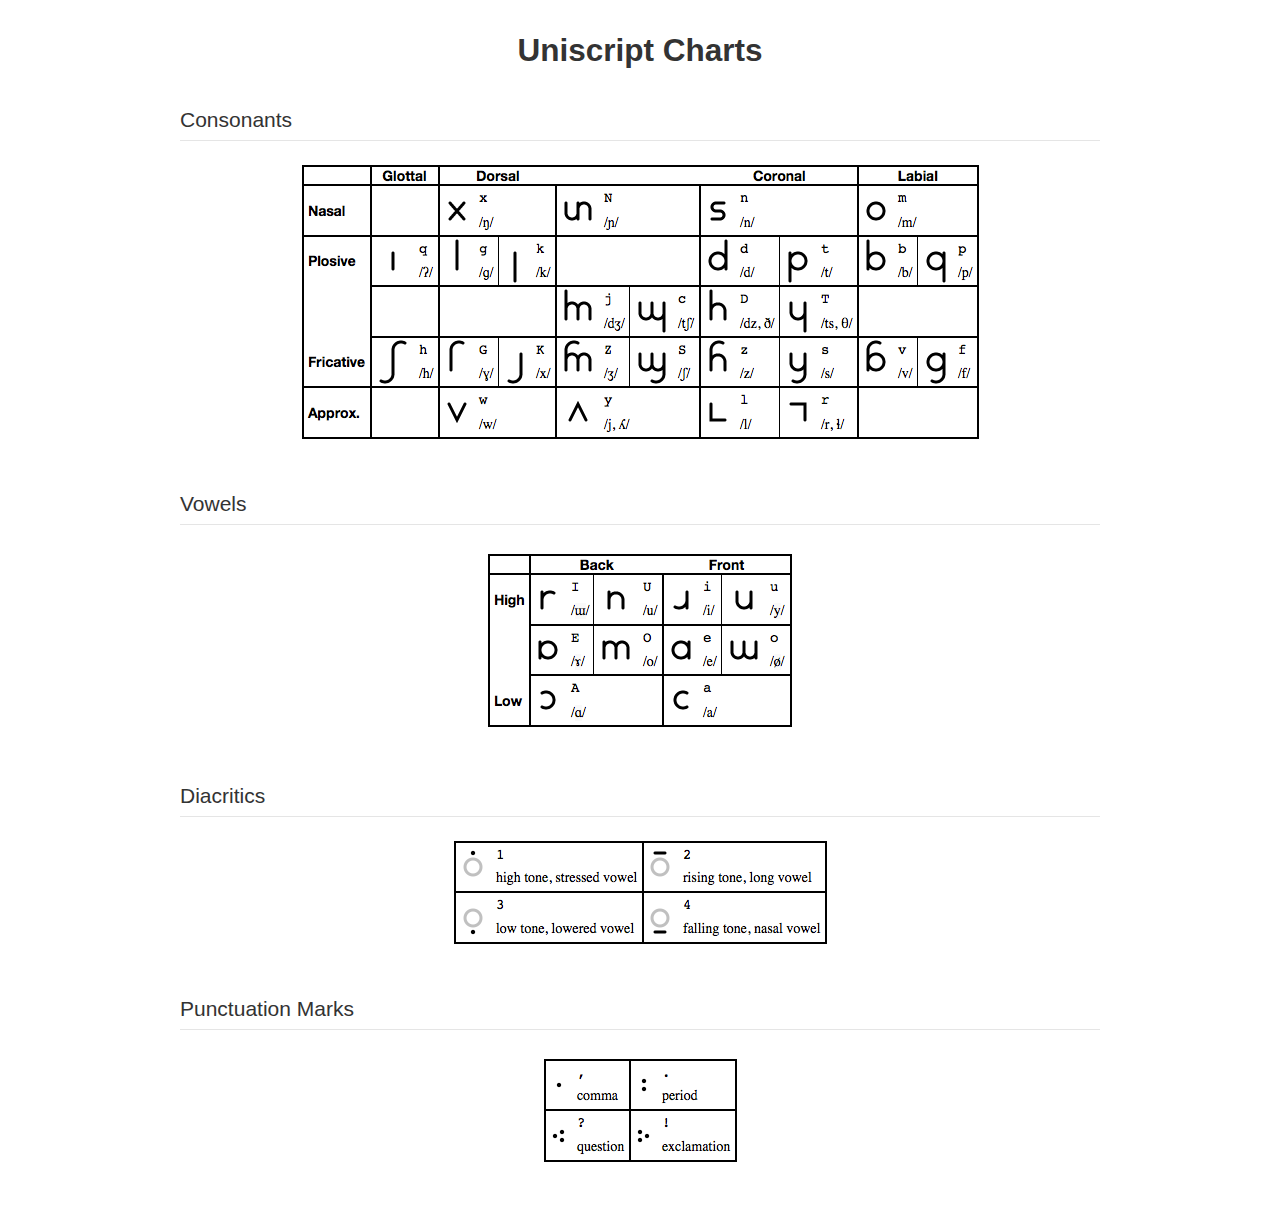
==== documentation.html @ c4c86206 "init" ====
<!DOCTYPE html>
<html>
	<head>
	  <title>Uniscript Documentation</title>
	  <link rel="icon" type="image/x-icon" href="./assets/images/favicon.ico">
	  <link rel="stylesheet" href="./assets/stylesheets/bootstrap.css">
	  <link rel="stylesheet" href="./assets/stylesheets/home.css">
	</head>
	<body class='body'>
		<div class='parent' >

			<br/><h2 class='center'>Uniscript Charts</h2>

			<br/>

			<legend>Consonants</legend>

			<div class='center'>
				<img src="./assets/images/consonants.png"/>
			</div>
			
			<br/><br/>

			<legend>Vowels</legend>

			<div class='center'>
				<img src="./assets/images/vowels.png"/>
			</div>
			
			<br/><br/>

			<legend>Diacritics</legend>

			<div class='center'>
				<img src="./assets/images/diacritics.png"/>
			</div>
			
			<br/><br/>

			<legend>Punctuation Marks</legend>

			<div class='center'>
				<img src="./assets/images/punctuation.png"/>
			</div>

			<br/><br/><br/>

		</div>
	</body>
</html>
---- assets/stylesheets/home.css ----
/*HOME*/

.parent {
	margin-left: 180px;
	margin-right: 180px;
}

.textarea-home {
	width: 60%;
}

.center {
	text-align: center;
}

.dropdown-label {
	margin-top: 5px;
}

#textarea-output {
	margin: 0px auto;
	border: 1px solid black;
	margin-bottom: 20px;
	margin-top: 20px;
	margin-left: 1px;
}

#save_button {
	margin-bottom: 50px;
}

.dropdown-cara {
	width: 100%;
}

.doc-image {
	height: 56px;
}

.doc-text {
	height: 32px;
}

.footnote-number {
	vertical-align: top;
	padding-right: 8px;
}
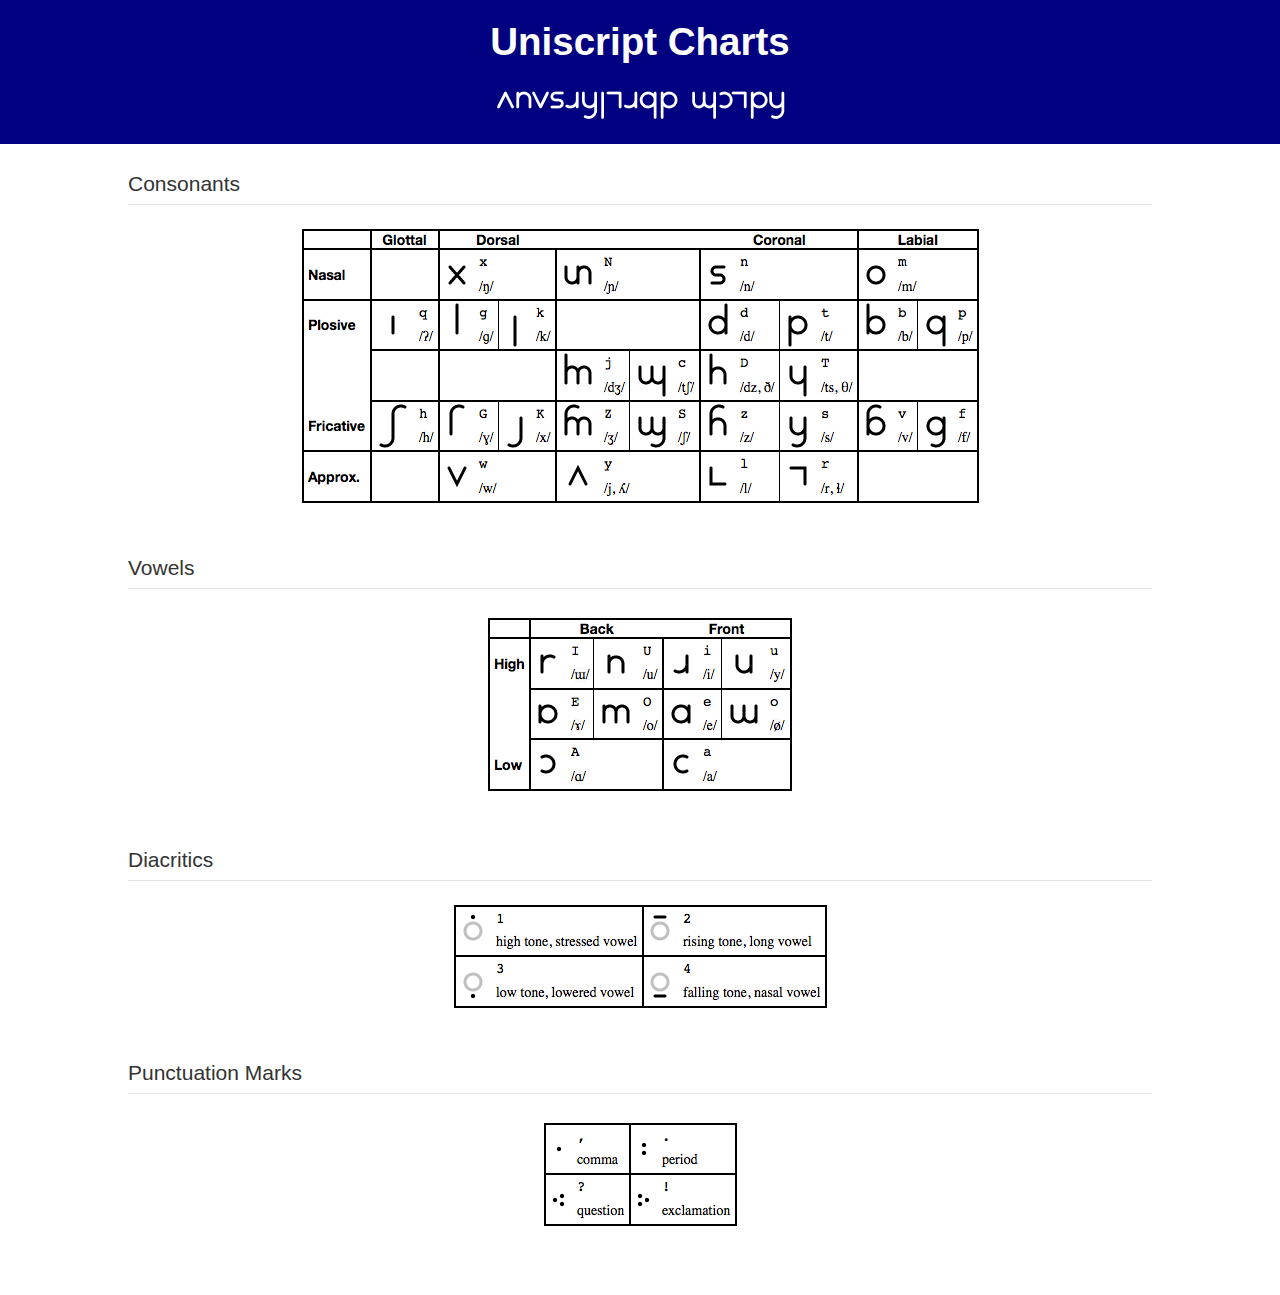
==== commit 3712dd86: "styling + line break fix" ====
--- a/documentation.html
+++ b/documentation.html
@@ -2,15 +2,17 @@
 <html>
 	<head>
 	  <title>Uniscript Documentation</title>
-	  <link rel="icon" type="image/x-icon" href="./assets/images/favicon.ico">
+	  <link rel="icon" type="image/x-icon" href="./assets/images/uniscript-favicon.ico">
 	  <link rel="stylesheet" href="./assets/stylesheets/bootstrap.css">
 	  <link rel="stylesheet" href="./assets/stylesheets/home.css">
 	</head>
 	<body class='body'>
-		<div class='parent' >
+		<div class='title'>
+			<h1 class='center'>Uniscript Charts</h1>
+			<div class='center'><img class="doc-image" src="assets/images/uniscript charts.png"></div>
+		</div>
 
-			<br/><h2 class='center'>Uniscript Charts</h2>
-
+		<div class='parent'>
 			<br/>
 
 			<legend>Consonants</legend>
--- a/assets/stylesheets/home.css
+++ b/assets/stylesheets/home.css
@@ -1,8 +1,15 @@
 /*HOME*/
 
+.title {
+	background-color: navy;
+	color: white;
+	padding-top: 12px;
+	padding-bottom: 16px;
+}
+
 .parent {
-	margin-left: 180px;
-	margin-right: 180px;
+	margin-left: 10%;
+	margin-right: 10%;
 }
 
 .textarea-home {
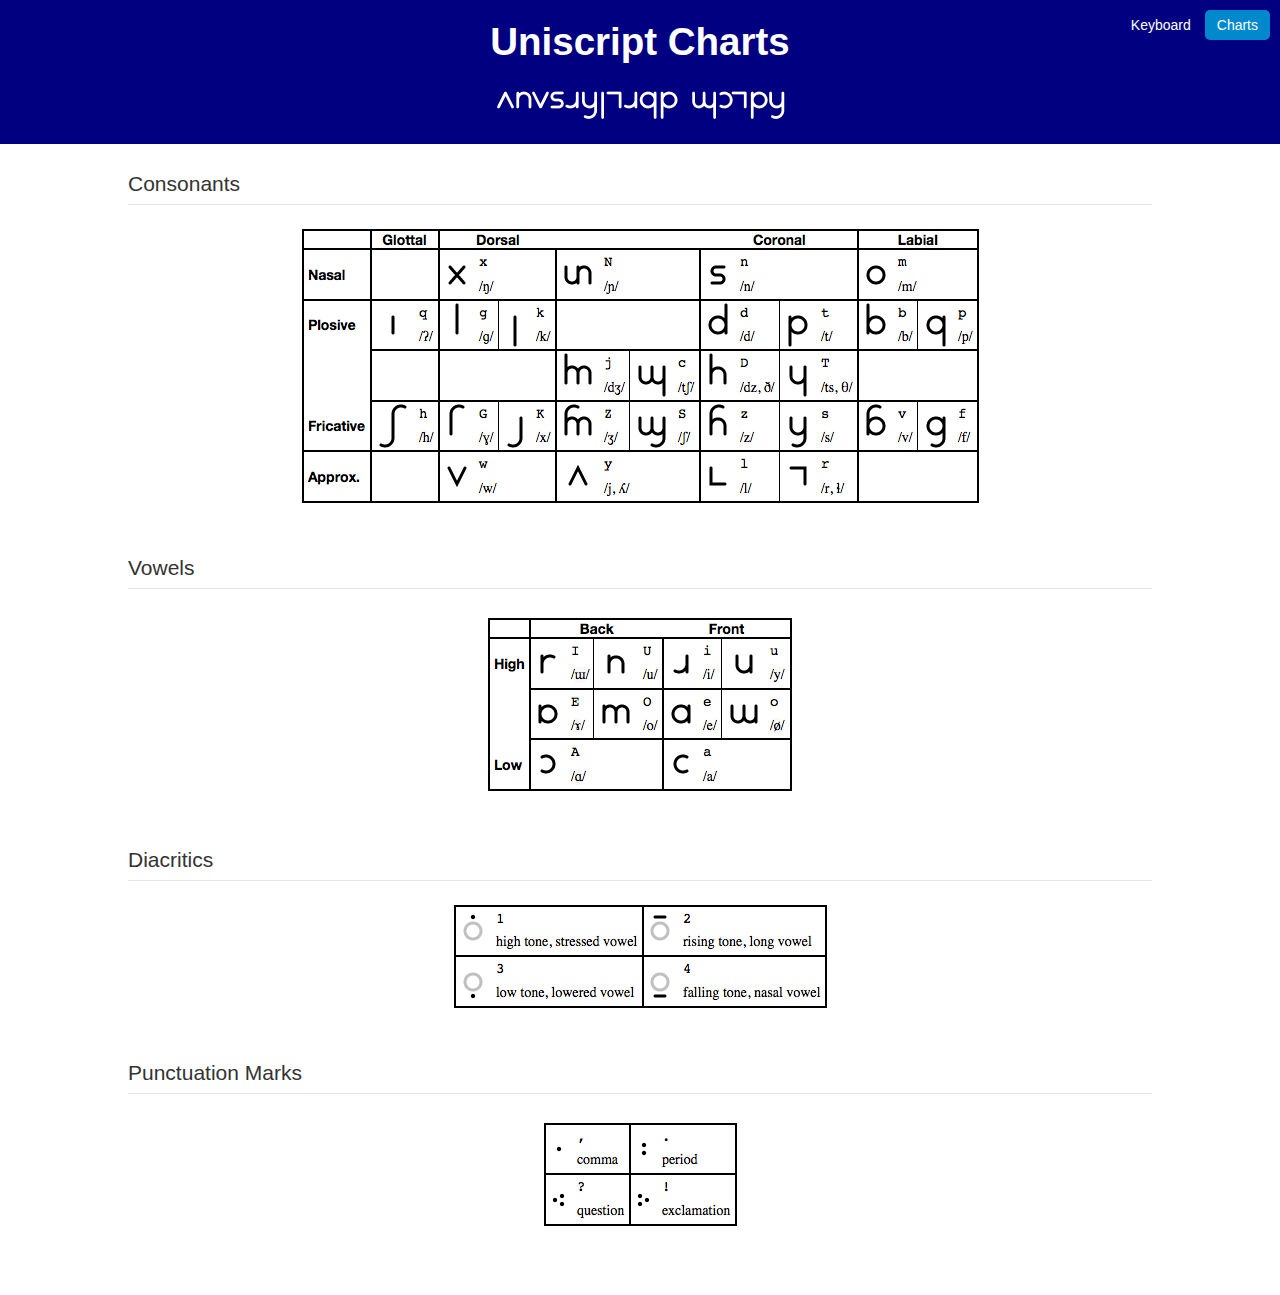
==== commit ae612c87: "styles" ====
--- a/documentation.html
+++ b/documentation.html
@@ -10,6 +10,10 @@
 		<div class='title'>
 			<h1 class='center'>Uniscript Charts</h1>
 			<div class='center'><img class="doc-image" src="assets/images/uniscript charts.png"></div>
+			<ul class="nav nav-pills title-nav">
+				<li><a href="./index.html" class="title-nav-pill">Keyboard</a></li>
+				<li class="active"><a href="#">Charts</a></li>
+			</ul>
 		</div>
 
 		<div class='parent'>
--- a/assets/stylesheets/home.css
+++ b/assets/stylesheets/home.css
@@ -5,6 +5,17 @@
 	color: white;
 	padding-top: 12px;
 	padding-bottom: 16px;
+	position: relative;
+}
+
+.title-nav {
+	position: absolute;
+	right: 8px;
+	top: 8px;
+}
+
+.title-nav-pill:not(:hover) {
+	color: white;
 }
 
 .parent {
@@ -13,11 +24,22 @@
 }
 
 .textarea-home {
-	width: 60%;
+	width: 80%;
 }
 
 .center {
 	text-align: center;
+}
+
+.dropdown-bar {
+	display: flex;
+	flex-wrap: wrap;
+}
+
+.dropdown-container {
+	display:flex;
+	flex-direction: row;
+	width: 320px;
 }
 
 .dropdown-label {
@@ -51,4 +73,30 @@
 .footnote-number {
 	vertical-align: top;
 	padding-right: 8px;
+}
+
+.keyboard {
+	position: relative;
+	left: 50%;
+	transform: translateX(-50%);
+}
+
+.keyboard-btn {
+	padding: 0px;
+	position: relative;
+}
+
+.keyboard-img {
+	height: 40px;
+}
+
+.keyboard-label {
+	position: absolute;
+	bottom: 0px;
+	left: 2px;
+	color: maroon;
+}
+
+.keyboard-row {
+	margin-bottom: 8px;
 }